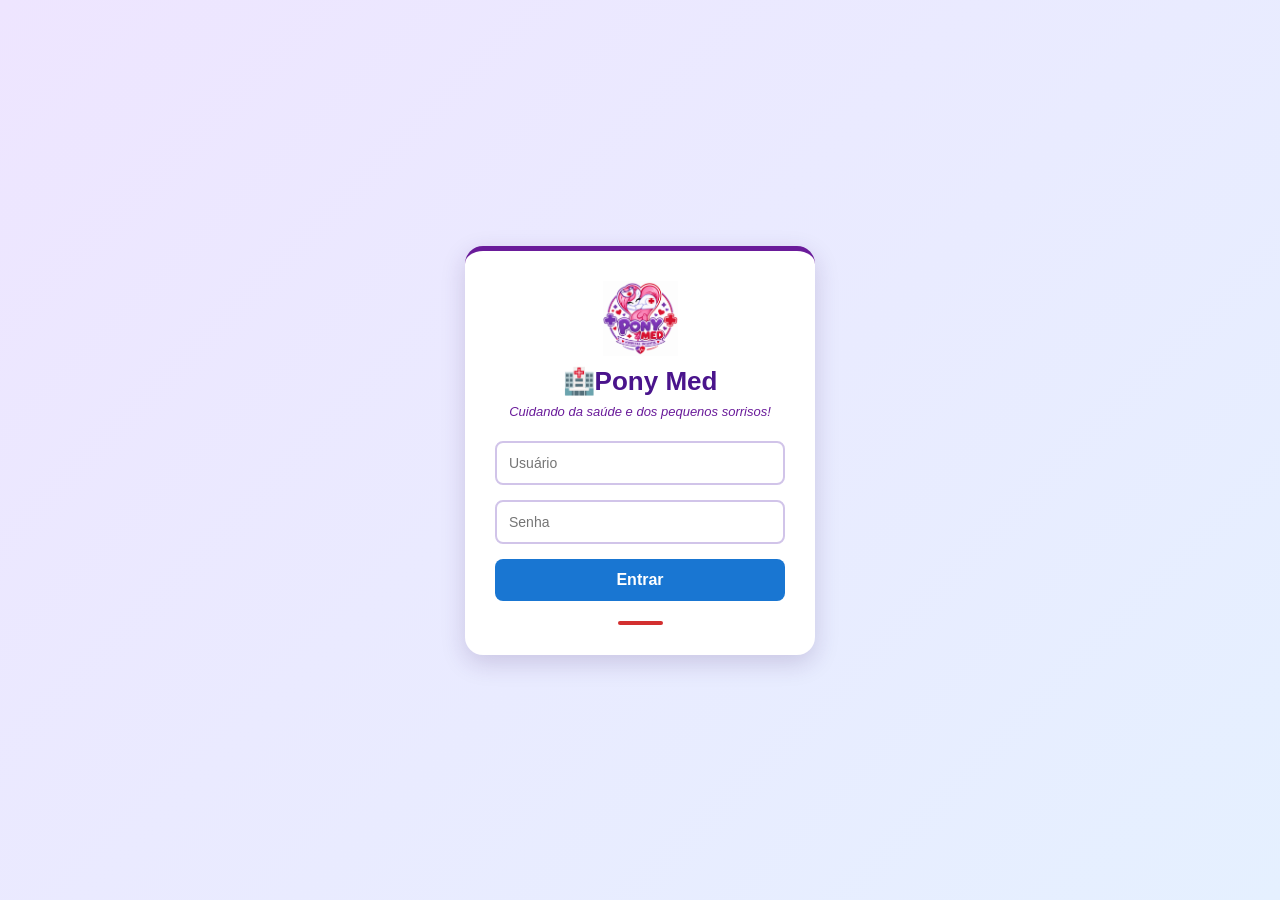
==== frontend/index.html @ a302d1db "Fix HTML structure and script for login functionality" ====
<!DOCTYPE html>
<html>
<head>
  <link rel="stylesheet" href="css/index.css">
</head>

<body>

<div class="container">

  <img src="logo.png" alt="Logo Pony Med" class="logo">

  <h2>🏥Pony Med</h2>

  <p class="mensagem">
  Cuidando da saúde e dos pequenos sorrisos! </p>

  <input id="usuario" placeholder="Usuário">
  <input id="senha" type="password" placeholder="Senha">

  <button onclick="login()">Entrar</button>

</div>

<script>
fetch("/login", {
    method: "POST",
    headers: {"Content-Type": "application/json"},
    body: JSON.stringify({
      usuario: usuario.value,
      senha: senha.value
    })
  })
  .then(r => r.json())
  .then(data => {
    if(data.tipo === "triagem") location.href = "triagem.html";
    if(data.tipo === "medico") location.href = "medico.html";
    if(data.tipo === "atendimento") location.href = "atendimento.html";
  });
}
</script>

</body>
</html>
---- frontend/css/index.css ----
* {
  box-sizing: border-box;
}

body {
  margin: 0;
  min-height: 100vh;
  display: flex;
  justify-content: center;
  align-items: center;
  font-family: Arial, sans-serif;

  /* Fundo em degradê */
  background: linear-gradient(135deg, #eee5ff, #e5f0ff);
}

.container {
  width: 350px;
  padding: 30px;
  background: white;
  border-radius: 18px;

  /* Detalhe roxo */
  border-top: 5px solid #6a1b9a;

  box-shadow: 0 8px 25px rgba(60, 30, 100, 0.18);
  text-align: center;
}

.mensagem {
  font-size: 13px;
  color: #6a1b9a;
  margin-top: -18px;
  margin-bottom: 22px;
  font-style: italic;
}

/* LOGO */
.logo {
  width: 75px;
  height: 75px;
  object-fit: contain;
  display: block;
  margin: 0 auto 10px;
}

/* TÍTULO */
h2 {
  margin: 5px 0 25px;

  /* Azul + roxo */
  color: #4a148c;
  font-size: 26px;
}

/* CAMPOS */
input {
  width: 100%;
  padding: 12px;
  margin-bottom: 15px;

  border: 2px solid #d1c4e9;
  border-radius: 8px;

  outline: none;
  font-size: 14px;
  transition: 0.3s;
}

input:focus {
  border-color: #1976d2;
  box-shadow: 0 0 5px rgba(25, 118, 210, 0.25);
}

/* BOTÃO */
button {
  width: 100%;
  padding: 12px;

  border: none;
  border-radius: 8px;

  /* Azul */
  background: #1976d2;

  color: white;
  font-size: 16px;
  font-weight: bold;

  cursor: pointer;
  transition: 0.3s;
}

button:hover {
  background: #6a1b9a;
}

/* Pequeno detalhe vermelho */
.container::after {
  content: "";
  display: block;
  width: 45px;
  height: 4px;
  background: #d32f2f;
  border-radius: 10px;
  margin: 20px auto 0;
}
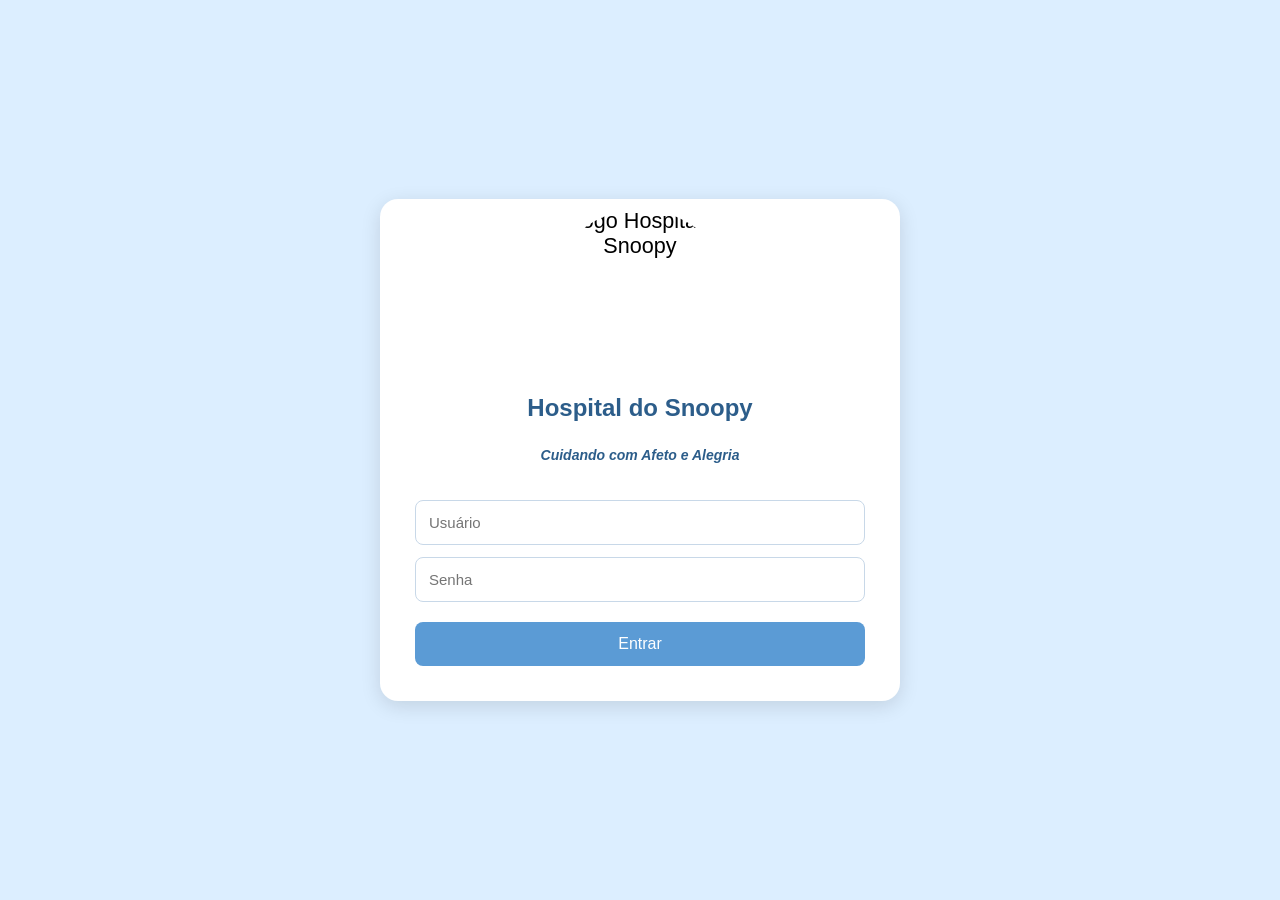
==== commit 4f89f7f9: "Refactor index.html for new hospital branding" ====
--- a/frontend/index.html
+++ b/frontend/index.html
@@ -1,44 +1,136 @@
 <!DOCTYPE html>
-<html>
+<html lang="pt-BR">
+
 <head>
-  <link rel="stylesheet" href="css/index.css">
+  <meta charset="UTF-8">
+  <title>Sistema Hospitalar</title>
+  <link rel="stylesheet" href="style.css">
+
+  <style>
+  body {
+  font-family: Arial, sans-serif;
+  background: #DCEEFF;
+  margin: 0;
+  min-height: 100vh;
+  display: flex;
+  justify-content: center;
+  align-items: center;
+}
+
+.container {
+  width: 90%;
+  max-width: 450px;
+  background: white;
+  padding: 35px;
+  border-radius: 18px;
+  box-shadow: 0 5px 20px rgba(0,0,0,0.12);
+  text-align: center;
+}
+
+/* Regra unificada para a logo circular perfeita */
+.logo, .container img {
+  width: 140px;
+  height: 140px;
+  border-radius: 50%;
+  object-fit: cover;
+  display: block;
+  margin: 0 auto 15px auto;
+ 
+  /* Amplia a imagem interna para cortar as bordas brancas quadradas */
+  transform: scale(1.35);
+}
+
+h2 {
+  color: #2C5D8A;
+  margin-bottom: 25px;
+}
+.slogan {
+  color: #2C5D8A;
+  font-size: 14px;
+  font-weight: bold;
+  font-style: italic;
+  margin-bottom: 25px;
+}
+input {
+  width: 100%;
+  box-sizing: border-box;
+  padding: 13px;
+  margin-top: 12px;
+  border: 1px solid #C8D8E8;
+  border-radius: 8px;
+  font-size: 15px;
+}
+
+button {
+  width: 100%;
+  padding: 13px;
+  margin-top: 20px;
+  background: #5B9BD5;
+  color: white;
+  border: none;
+  border-radius: 8px;
+  font-size: 16px;
+  cursor: pointer;
+}
+
+button:hover {
+  background: #468CC7;
+}
+  </style>
 </head>
 
 <body>
 
-<div class="container">
+  <div class="container">
 
-  <img src="logo.png" alt="Logo Pony Med" class="logo">
+    <!-- COLOQUE SUA IMAGEM COMO logo.png -->
+    <img src="foto1.png" alt="Logo Hospital do Snoopy" class="logo">
 
-  <h2>🏥Pony Med</h2>
+    <h2> Hospital do Snoopy</h2>
+<p class="slogan">Cuidando com Afeto e Alegria</p>
+    <input id="usuario" placeholder="Usuário">
 
-  <p class="mensagem">
-  Cuidando da saúde e dos pequenos sorrisos! </p>
+    <input
+      id="senha"
+      type="password"
+      placeholder="Senha">
 
-  <input id="usuario" placeholder="Usuário">
-  <input id="senha" type="password" placeholder="Senha">
+    <button onclick="login()">Entrar</button>
 
-  <button onclick="login()">Entrar</button>
+  </div>
 
-</div>
+  <script>
+    function login() {
 
-<script>
-fetch("/login", {
-    method: "POST",
-    headers: {"Content-Type": "application/json"},
-    body: JSON.stringify({
-      usuario: usuario.value,
-      senha: senha.value
-    })
-  })
-  .then(r => r.json())
-  .then(data => {
-    if(data.tipo === "triagem") location.href = "triagem.html";
-    if(data.tipo === "medico") location.href = "medico.html";
-    if(data.tipo === "atendimento") location.href = "atendimento.html";
-  });
-}
-</script>
+      fetch("/login", {
+        method: "POST",
+
+        headers: {
+          "Content-Type": "application/json"
+        },
+
+        body: JSON.stringify({
+          usuario: usuario.value,
+          senha: senha.value
+        })
+      })
+
+      .then(r => r.json())
+
+      .then(data => {
+
+        if (data.tipo === "triagem")
+            location.href = "triagem.html";
+
+        if (data.tipo === "medico")
+          location.href = "medico.html";
+
+        if (data.tipo === "atendimento")
+          location.href = "atendimento.html";
+
+      });
+    }
+  </script>
 
 </body>
 </html>
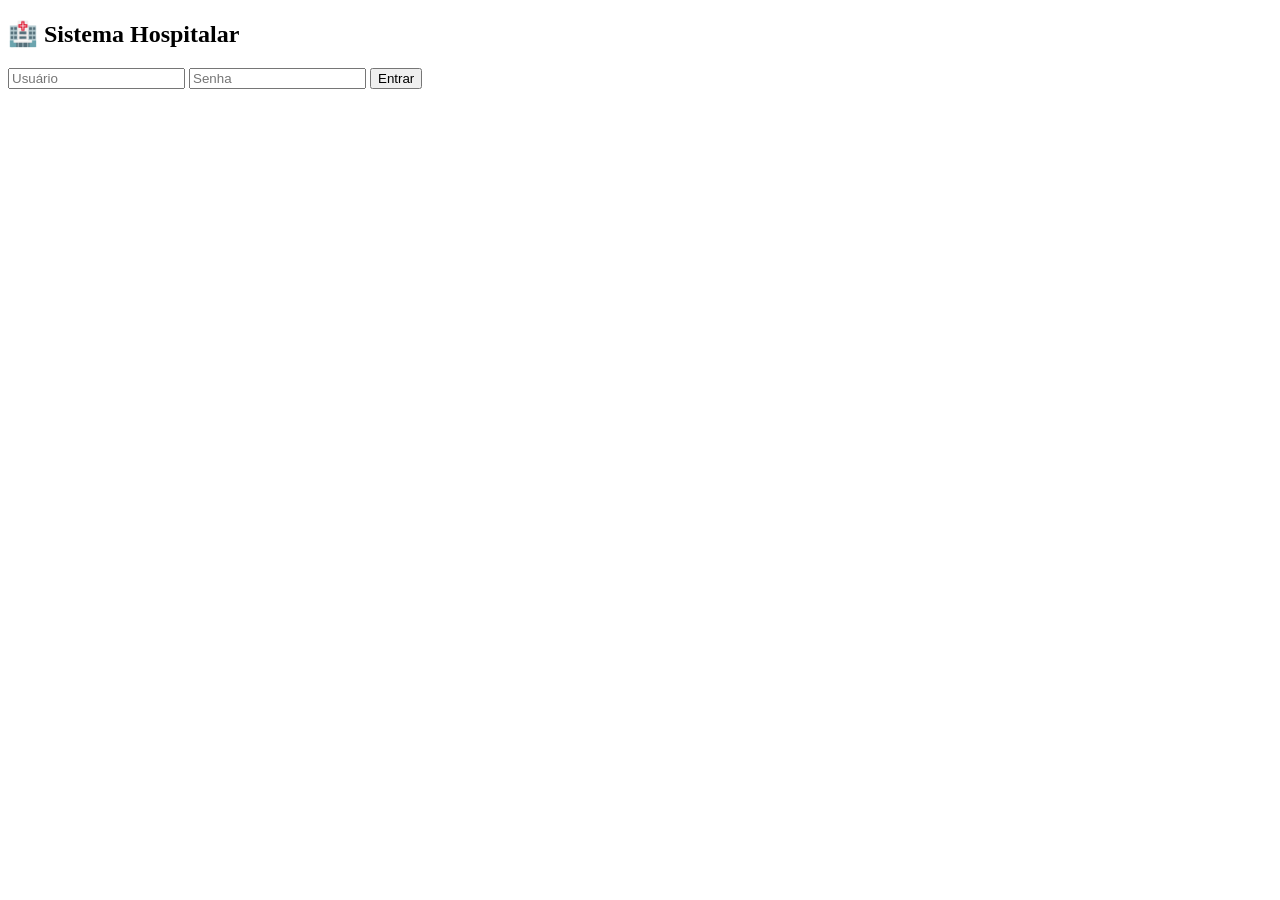
==== commit 7e560f4a: "Update index.html" ====
--- a/frontend/index.html
+++ b/frontend/index.html
@@ -1,136 +1,33 @@
 <!DOCTYPE html>
-<html lang="pt-BR">
+<html>
+<head>
+<link rel="stylesheet" href="style.css">
+</head>
+<body>
+<div class="container">
+  <h2>🏥 Sistema Hospitalar</h2>
+  <input id="usuario" placeholder="Usuário">
+  <input id="senha" type="password" placeholder="Senha">
+  <button onclick="login()">Entrar</button>
+</div>
 
-<head>
-  <meta charset="UTF-8">
-  <title>Sistema Hospitalar</title>
-  <link rel="stylesheet" href="style.css">
-
-  <style>
-  body {
-  font-family: Arial, sans-serif;
-  background: #DCEEFF;
-  margin: 0;
-  min-height: 100vh;
-  display: flex;
-  justify-content: center;
-  align-items: center;
+<script>
+function login() {
+  fetch("/login", {
+    method: "POST",
+    headers: {"Content-Type": "application/json"},
+    body: JSON.stringify({
+      usuario: usuario.value,
+      senha: senha.value
+    })
+  })
+  .then(r => r.json())
+  .then(data => {
+    if(data.tipo === "triagem") location.href = "triagem.html";
+    if(data.tipo === "medico") location.href = "medico.html";
+    if(data.tipo === "atendimento") location.href = "atendimento.html";
+  });
 }
-
-.container {
-  width: 90%;
-  max-width: 450px;
-  background: white;
-  padding: 35px;
-  border-radius: 18px;
-  box-shadow: 0 5px 20px rgba(0,0,0,0.12);
-  text-align: center;
-}
-
-/* Regra unificada para a logo circular perfeita */
-.logo, .container img {
-  width: 140px;
-  height: 140px;
-  border-radius: 50%;
-  object-fit: cover;
-  display: block;
-  margin: 0 auto 15px auto;
- 
-  /* Amplia a imagem interna para cortar as bordas brancas quadradas */
-  transform: scale(1.35);
-}
-
-h2 {
-  color: #2C5D8A;
-  margin-bottom: 25px;
-}
-.slogan {
-  color: #2C5D8A;
-  font-size: 14px;
-  font-weight: bold;
-  font-style: italic;
-  margin-bottom: 25px;
-}
-input {
-  width: 100%;
-  box-sizing: border-box;
-  padding: 13px;
-  margin-top: 12px;
-  border: 1px solid #C8D8E8;
-  border-radius: 8px;
-  font-size: 15px;
-}
-
-button {
-  width: 100%;
-  padding: 13px;
-  margin-top: 20px;
-  background: #5B9BD5;
-  color: white;
-  border: none;
-  border-radius: 8px;
-  font-size: 16px;
-  cursor: pointer;
-}
-
-button:hover {
-  background: #468CC7;
-}
-  </style>
-</head>
-
-<body>
-
-  <div class="container">
-
-    <!-- COLOQUE SUA IMAGEM COMO logo.png -->
-    <img src="foto1.png" alt="Logo Hospital do Snoopy" class="logo">
-
-    <h2> Hospital do Snoopy</h2>
-<p class="slogan">Cuidando com Afeto e Alegria</p>
-    <input id="usuario" placeholder="Usuário">
-
-    <input
-      id="senha"
-      type="password"
-      placeholder="Senha">
-
-    <button onclick="login()">Entrar</button>
-
-  </div>
-
-  <script>
-    function login() {
-
-      fetch("/login", {
-        method: "POST",
-
-        headers: {
-          "Content-Type": "application/json"
-        },
-
-        body: JSON.stringify({
-          usuario: usuario.value,
-          senha: senha.value
-        })
-      })
-
-      .then(r => r.json())
-
-      .then(data => {
-
-        if (data.tipo === "triagem")
-            location.href = "triagem.html";
-
-        if (data.tipo === "medico")
-          location.href = "medico.html";
-
-        if (data.tipo === "atendimento")
-          location.href = "atendimento.html";
-
-      });
-    }
-  </script>
-
+</script>
 </body>
 </html>
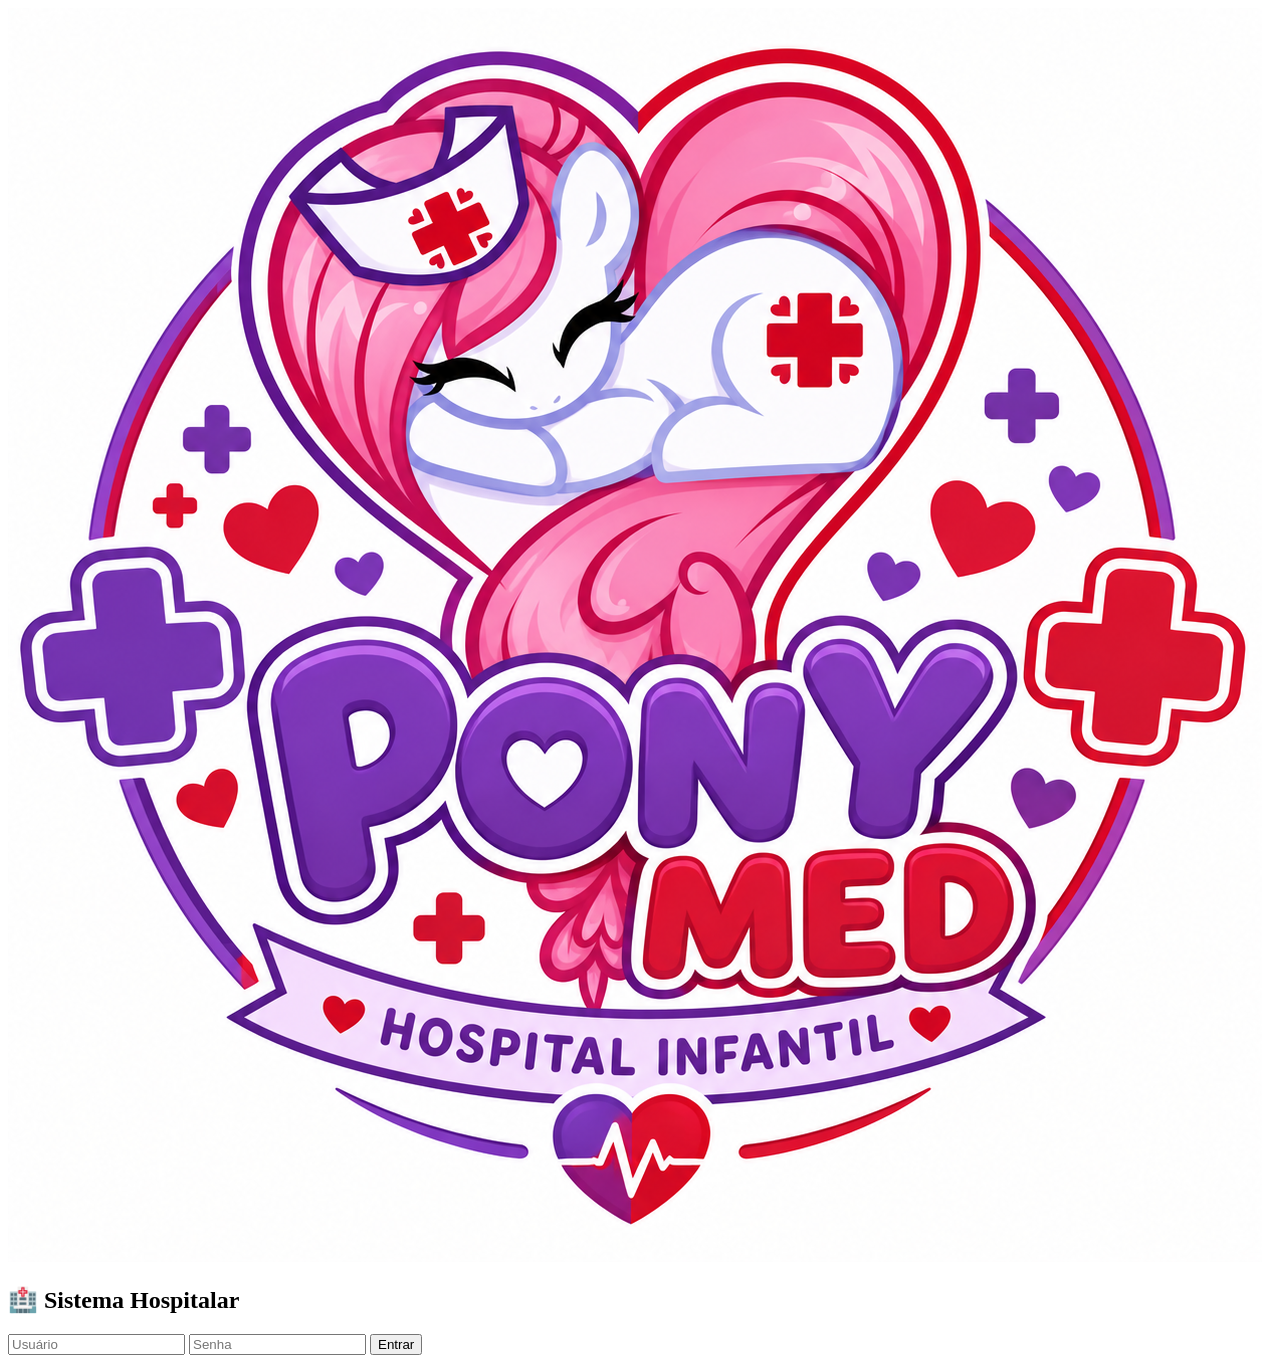
==== commit c82d06da: "Update index.html" ====
--- a/frontend/index.html
+++ b/frontend/index.html
@@ -1,33 +1,82 @@
 <!DOCTYPE html>
-<html>
+<html lang="pt-BR">
 <head>
-<link rel="stylesheet" href="style.css">
+  <meta charset="UTF-8">
+  <meta name="viewport" content="width=device-width, initial-scale=1.0">
+  <title>Sistema Hospitalar</title>
+  <link rel="stylesheet" href="style.css">
 </head>
+
 <body>
-<div class="container">
-  <h2>🏥 Sistema Hospitalar</h2>
-  <input id="usuario" placeholder="Usuário">
-  <input id="senha" type="password" placeholder="Senha">
-  <button onclick="login()">Entrar</button>
-</div>
 
-<script>
-function login() {
-  fetch("/login", {
-    method: "POST",
-    headers: {"Content-Type": "application/json"},
-    body: JSON.stringify({
-      usuario: usuario.value,
-      senha: senha.value
-    })
-  })
-  .then(r => r.json())
-  .then(data => {
-    if(data.tipo === "triagem") location.href = "triagem.html";
-    if(data.tipo === "medico") location.href = "medico.html";
-    if(data.tipo === "atendimento") location.href = "atendimento.html";
-  });
-}
-</script>
+  <div class="container">
+
+    <!-- Logo -->
+    <img src="logo.png" alt="Logo do Sistema Hospitalar" class="logo">
+
+    <!-- Título -->
+    <h2>🏥 Sistema Hospitalar</h2>
+
+    <!-- Campo de usuário -->
+    <input
+      id="usuario"
+      type="text"
+      placeholder="Usuário"
+    >
+
+    <!-- Campo de senha -->
+    <input
+      id="senha"
+      type="password"
+      placeholder="Senha"
+    >
+
+    <!-- Botão -->
+    <button onclick="login()">Entrar</button>
+
+  </div>
+
+  <script>
+    function login() {
+
+      const usuario = document.getElementById("usuario").value;
+      const senha = document.getElementById("senha").value;
+
+      fetch("/login", {
+        method: "POST",
+        headers: {
+          "Content-Type": "application/json"
+        },
+        body: JSON.stringify({
+          usuario: usuario,
+          senha: senha
+        })
+      })
+
+      .then(r => r.json())
+
+      .then(data => {
+
+        if (data.tipo === "triagem") {
+          location.href = "triagem.html";
+        }
+
+        if (data.tipo === "medico") {
+          location.href = "medico.html";
+        }
+
+        if (data.tipo === "atendimento") {
+          location.href = "atendimento.html";
+        }
+
+      })
+
+      .catch(error => {
+        console.error("Erro ao realizar login:", error);
+      });
+
+    }
+  </script>
+
 </body>
 </html>
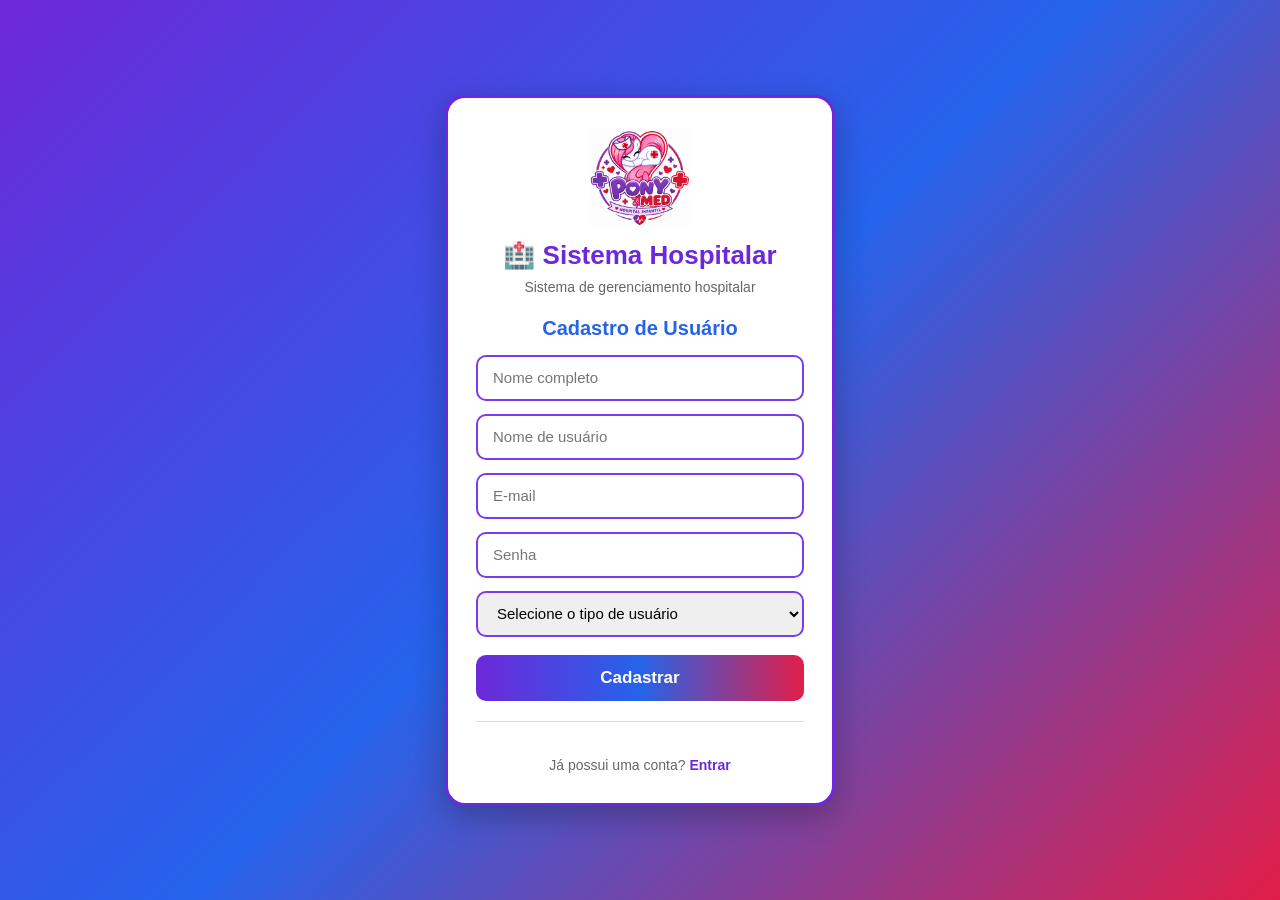
==== commit e6276a80: "Revamp index.html with user registration form" ====
--- a/frontend/index.html
+++ b/frontend/index.html
@@ -3,79 +3,297 @@
 <head>
   <meta charset="UTF-8">
   <meta name="viewport" content="width=device-width, initial-scale=1.0">
+
   <title>Sistema Hospitalar</title>
-  <link rel="stylesheet" href="style.css">
+
+  <style>
+    * {
+      box-sizing: border-box;
+      margin: 0;
+      padding: 0;
+    }
+
+    body {
+      min-height: 100vh;
+      display: flex;
+      justify-content: center;
+      align-items: center;
+      font-family: Arial, sans-serif;
+
+      /* Fundo degradê roxo, azul e vermelho */
+      background: linear-gradient(
+        135deg,
+        #6d28d9,
+        #2563eb,
+        #e11d48
+      );
+    }
+
+    .container {
+      width: 390px;
+      padding: 30px 28px;
+      background: #ffffff;
+      border-radius: 20px;
+
+      box-shadow: 0 10px 30px rgba(0, 0, 0, 0.25);
+
+      border: 3px solid #6d28d9;
+
+      display: flex;
+      flex-direction: column;
+      align-items: center;
+
+      text-align: center;
+    }
+
+    /* IMAGEM CENTRALIZADA */
+    .logo {
+      width: 100px;
+      height: 100px;
+      object-fit: contain;
+      margin-bottom: 12px;
+    }
+
+    /* TÍTULO */
+    h2 {
+      color: #6d28d9;
+      font-size: 26px;
+      margin-bottom: 8px;
+      font-weight: bold;
+    }
+
+    .subtitulo {
+      color: #666;
+      font-size: 14px;
+      margin-bottom: 22px;
+    }
+
+    /* TÍTULO DO CADASTRO */
+    h3 {
+      width: 100%;
+      color: #2563eb;
+      font-size: 20px;
+      margin-bottom: 15px;
+    }
+
+    /* CAMPOS */
+    input,
+    select {
+      width: 100%;
+      height: 46px;
+
+      margin-bottom: 13px;
+      padding: 10px 15px;
+
+      border: 2px solid #7c3aed;
+      border-radius: 10px;
+
+      font-size: 15px;
+
+      outline: none;
+
+      transition: 0.2s;
+    }
+
+    input:focus,
+    select:focus {
+      border-color: #2563eb;
+      box-shadow: 0 0 5px rgba(37, 99, 235, 0.25);
+    }
+
+    /* BOTÃO */
+    button {
+      width: 100%;
+      height: 46px;
+
+      margin-top: 5px;
+
+      border: none;
+      border-radius: 10px;
+
+      background: linear-gradient(
+        90deg,
+        #6d28d9,
+        #2563eb,
+        #e11d48
+      );
+
+      color: white;
+
+      font-size: 17px;
+      font-weight: bold;
+
+      cursor: pointer;
+
+      transition: transform 0.2s ease, opacity 0.2s ease;
+    }
+
+    button:hover {
+      transform: scale(1.02);
+      opacity: 0.95;
+    }
+
+    /* SEPARADOR */
+    .separador {
+      width: 100%;
+      margin: 20px 0;
+
+      border: none;
+      border-top: 1px solid #ddd;
+    }
+
+    /* LINK PARA LOGIN */
+    .login-text {
+      margin-top: 15px;
+      font-size: 14px;
+      color: #666;
+    }
+
+    .login-text span {
+      color: #6d28d9;
+      font-weight: bold;
+      cursor: pointer;
+    }
+
+    /* RESPONSIVO */
+    @media (max-width: 450px) {
+      .container {
+        width: 90%;
+        padding: 25px 20px;
+      }
+    }
+  </style>
 </head>
 
 <body>
 
   <div class="container">
 
-    <!-- Logo -->
-    <img src="logo.png" alt="Logo do Sistema Hospitalar" class="logo">
-
-    <!-- Título -->
+    <!-- IMAGEM -->
+    <img
+      src="logo.png"
+      alt="Logo do Sistema Hospitalar"
+      class="logo"
+    >
+
+    <!-- TÍTULO -->
     <h2>🏥 Sistema Hospitalar</h2>
 
-    <!-- Campo de usuário -->
+    <p class="subtitulo">
+      Sistema de gerenciamento hospitalar
+    </p>
+
+    <!-- CADASTRO -->
+    <h3>Cadastro de Usuário</h3>
+
     <input
+      type="text"
+      id="nome"
+      placeholder="Nome completo"
+    >
+
+    <input
+      type="text"
       id="usuario"
-      type="text"
-      placeholder="Usuário"
-    >
-
-    <!-- Campo de senha -->
+      placeholder="Nome de usuário"
+    >
+
     <input
+      type="email"
+      id="email"
+      placeholder="E-mail"
+    >
+
+    <input
+      type="password"
       id="senha"
-      type="password"
       placeholder="Senha"
     >
 
-    <!-- Botão -->
-    <button onclick="login()">Entrar</button>
+    <select id="tipo">
+      <option value="">Selecione o tipo de usuário</option>
+      <option value="triagem">Triagem</option>
+      <option value="medico">Médico</option>
+      <option value="atendimento">Atendimento</option>
+    </select>
+
+    <button onclick="cadastrar()">
+      Cadastrar
+    </button>
+
+    <hr class="separador">
+
+    <!-- LOGIN -->
+    <p class="login-text">
+      Já possui uma conta?
+      <span onclick="mostrarLogin()">Entrar</span>
+    </p>
 
   </div>
 
   <script>
-    function login() {
-
+
+    function cadastrar() {
+
+      const nome = document.getElementById("nome").value;
       const usuario = document.getElementById("usuario").value;
+      const email = document.getElementById("email").value;
       const senha = document.getElementById("senha").value;
-
-      fetch("/login", {
+      const tipo = document.getElementById("tipo").value;
+
+      if (!nome || !usuario || !email || !senha || !tipo) {
+        alert("Preencha todos os campos!");
+        return;
+      }
+
+      fetch("/cadastro", {
         method: "POST",
+
         headers: {
           "Content-Type": "application/json"
         },
+
         body: JSON.stringify({
+          nome: nome,
           usuario: usuario,
-          senha: senha
+          email: email,
+          senha: senha,
+          tipo: tipo
         })
       })
 
-      .then(r => r.json())
+      .then(response => response.json())
 
       .then(data => {
 
-        if (data.tipo === "triagem") {
-          location.href = "triagem.html";
+        if (data.sucesso) {
+          alert("Cadastro realizado com sucesso!");
+
+          document.getElementById("nome").value = "";
+          document.getElementById("usuario").value = "";
+          document.getElementById("email").value = "";
+          document.getElementById("senha").value = "";
+          document.getElementById("tipo").value = "";
+        } else {
+          alert(data.mensagem || "Erro ao realizar cadastro.");
         }
 
-        if (data.tipo === "medico") {
-          location.href = "medico.html";
-        }
-
-        if (data.tipo === "atendimento") {
-          location.href = "atendimento.html";
-        }
-
       })
 
       .catch(error => {
-        console.error("Erro ao realizar login:", error);
+
+        console.error("Erro:", error);
+
+        alert("Não foi possível conectar ao servidor.");
+
       });
 
     }
+
+    function mostrarLogin() {
+      window.location.href = "login.html";
+    }
+
   </script>
 
 </body>
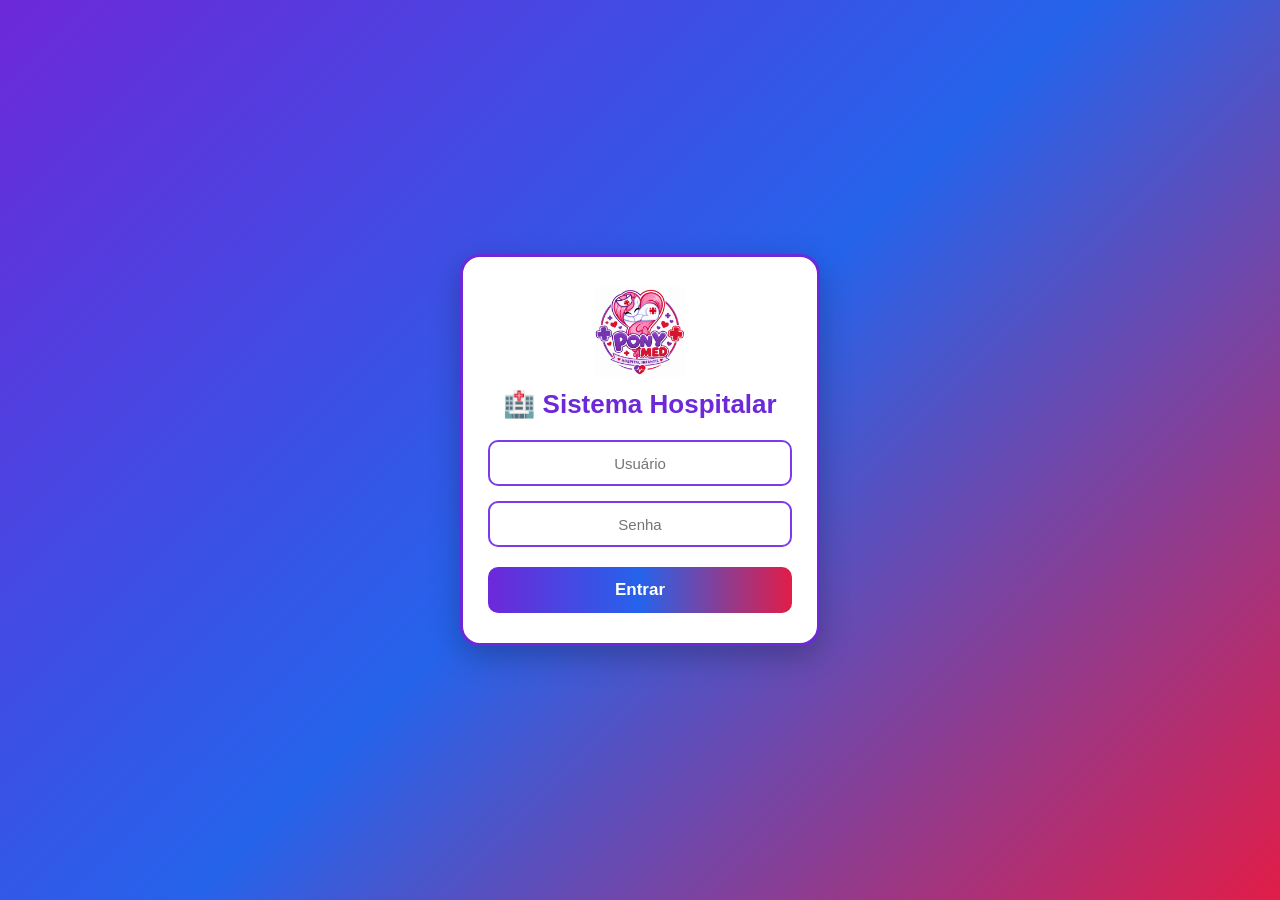
==== commit 02f6a94d: "Refactor index.html for improved structure and style" ====
--- a/frontend/index.html
+++ b/frontend/index.html
@@ -20,7 +20,7 @@
       align-items: center;
       font-family: Arial, sans-serif;
 
-      /* Fundo degradê roxo, azul e vermelho */
+      /* Fundo roxo, azul e vermelho */
       background: linear-gradient(
         135deg,
         #6d28d9,
@@ -30,8 +30,9 @@
     }
 
     .container {
-      width: 390px;
-      padding: 30px 28px;
+      width: 360px;
+      padding: 30px 25px;
+
       background: #ffffff;
       border-radius: 20px;
 
@@ -48,8 +49,8 @@
 
     /* IMAGEM CENTRALIZADA */
     .logo {
-      width: 100px;
-      height: 100px;
+      width: 90px;
+      height: 90px;
       object-fit: contain;
       margin-bottom: 12px;
     }
@@ -58,47 +59,31 @@
     h2 {
       color: #6d28d9;
       font-size: 26px;
-      margin-bottom: 8px;
+      margin-bottom: 20px;
       font-weight: bold;
     }
 
-    .subtitulo {
-      color: #666;
-      font-size: 14px;
-      margin-bottom: 22px;
-    }
-
-    /* TÍTULO DO CADASTRO */
-    h3 {
-      width: 100%;
-      color: #2563eb;
-      font-size: 20px;
-      margin-bottom: 15px;
-    }
-
     /* CAMPOS */
-    input,
-    select {
+    input {
       width: 100%;
       height: 46px;
 
-      margin-bottom: 13px;
+      margin-bottom: 15px;
       padding: 10px 15px;
 
       border: 2px solid #7c3aed;
       border-radius: 10px;
 
       font-size: 15px;
+      text-align: center;
 
       outline: none;
 
-      transition: 0.2s;
-    }
-
-    input:focus,
-    select:focus {
+      transition: border-color 0.2s ease;
+    }
+
+    input:focus {
       border-color: #2563eb;
-      box-shadow: 0 0 5px rgba(37, 99, 235, 0.25);
     }
 
     /* BOTÃO */
@@ -132,36 +117,6 @@
       transform: scale(1.02);
       opacity: 0.95;
     }
-
-    /* SEPARADOR */
-    .separador {
-      width: 100%;
-      margin: 20px 0;
-
-      border: none;
-      border-top: 1px solid #ddd;
-    }
-
-    /* LINK PARA LOGIN */
-    .login-text {
-      margin-top: 15px;
-      font-size: 14px;
-      color: #666;
-    }
-
-    .login-text span {
-      color: #6d28d9;
-      font-weight: bold;
-      cursor: pointer;
-    }
-
-    /* RESPONSIVO */
-    @media (max-width: 450px) {
-      .container {
-        width: 90%;
-        padding: 25px 20px;
-      }
-    }
   </style>
 </head>
 
@@ -179,74 +134,34 @@
     <!-- TÍTULO -->
     <h2>🏥 Sistema Hospitalar</h2>
 
-    <p class="subtitulo">
-      Sistema de gerenciamento hospitalar
-    </p>
-
-    <!-- CADASTRO -->
-    <h3>Cadastro de Usuário</h3>
-
+    <!-- USUÁRIO -->
     <input
+      id="usuario"
       type="text"
-      id="nome"
-      placeholder="Nome completo"
+      placeholder="Usuário"
     >
 
+    <!-- SENHA -->
     <input
-      type="text"
-      id="usuario"
-      placeholder="Nome de usuário"
-    >
-
-    <input
-      type="email"
-      id="email"
-      placeholder="E-mail"
-    >
-
-    <input
+      id="senha"
       type="password"
-      id="senha"
       placeholder="Senha"
     >
 
-    <select id="tipo">
-      <option value="">Selecione o tipo de usuário</option>
-      <option value="triagem">Triagem</option>
-      <option value="medico">Médico</option>
-      <option value="atendimento">Atendimento</option>
-    </select>
-
-    <button onclick="cadastrar()">
-      Cadastrar
+    <!-- BOTÃO -->
+    <button onclick="login()">
+      Entrar
     </button>
 
-    <hr class="separador">
-
-    <!-- LOGIN -->
-    <p class="login-text">
-      Já possui uma conta?
-      <span onclick="mostrarLogin()">Entrar</span>
-    </p>
-
   </div>
 
   <script>
-
-    function cadastrar() {
-
-      const nome = document.getElementById("nome").value;
+    function login() {
+
       const usuario = document.getElementById("usuario").value;
-      const email = document.getElementById("email").value;
       const senha = document.getElementById("senha").value;
-      const tipo = document.getElementById("tipo").value;
-
-      if (!nome || !usuario || !email || !senha || !tipo) {
-        alert("Preencha todos os campos!");
-        return;
-      }
-
-      fetch("/cadastro", {
+
+      fetch("/login", {
         method: "POST",
 
         headers: {
@@ -254,46 +169,34 @@
         },
 
         body: JSON.stringify({
-          nome: nome,
           usuario: usuario,
-          email: email,
-          senha: senha,
-          tipo: tipo
+          senha: senha
         })
       })
 
-      .then(response => response.json())
+      .then(r => r.json())
 
       .then(data => {
 
-        if (data.sucesso) {
-          alert("Cadastro realizado com sucesso!");
-
-          document.getElementById("nome").value = "";
-          document.getElementById("usuario").value = "";
-          document.getElementById("email").value = "";
-          document.getElementById("senha").value = "";
-          document.getElementById("tipo").value = "";
-        } else {
-          alert(data.mensagem || "Erro ao realizar cadastro.");
+        if (data.tipo === "triagem") {
+          location.href = "triagem.html";
         }
 
+        if (data.tipo === "medico") {
+          location.href = "medico.html";
+        }
+
+        if (data.tipo === "atendimento") {
+          location.href = "atendimento.html";
+        }
+
       })
 
       .catch(error => {
-
-        console.error("Erro:", error);
-
-        alert("Não foi possível conectar ao servidor.");
-
+        console.error("Erro ao realizar login:", error);
       });
 
     }
-
-    function mostrarLogin() {
-      window.location.href = "login.html";
-    }
-
   </script>
 
 </body>
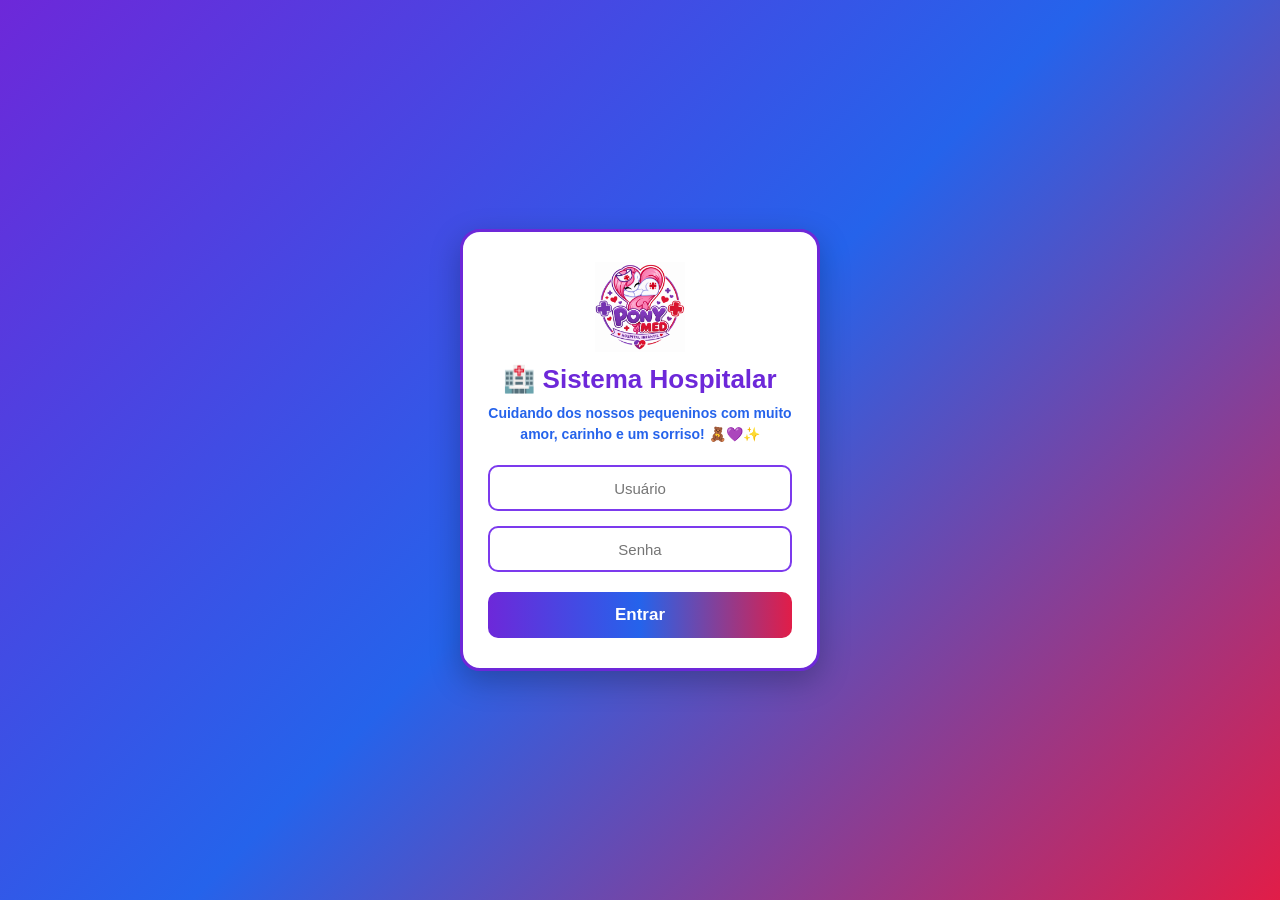
==== commit 011cbfe9: "Update index.html" ====
--- a/frontend/index.html
+++ b/frontend/index.html
@@ -1,203 +1,217 @@
-<!DOCTYPE html>
-<html lang="pt-BR">
-<head>
-  <meta charset="UTF-8">
-  <meta name="viewport" content="width=device-width, initial-scale=1.0">
+<!DOCTYPE html> 
+<html lang="pt-BR"> 
+<head> 
+  <meta charset="UTF-8"> 
+  <meta name="viewport" content="width=device-width, initial-scale=1.0"> 
+ 
+  <title>Sistema Hospitalar</title> 
+ 
+  <style> 
+    * { 
+      box-sizing: border-box; 
+      margin: 0; 
+      padding: 0; 
+    } 
+ 
+    body { 
+      min-height: 100vh; 
+      display: flex; 
+      justify-content: center; 
+      align-items: center; 
+      font-family: Arial, sans-serif; 
+ 
+      /* Fundo roxo, azul e vermelho */ 
+      background: linear-gradient( 
+        135deg, 
+        #6d28d9, 
+        #2563eb, 
+        #e11d48 
+      ); 
+    } 
+ 
+    .container { 
+      width: 360px; 
+      padding: 30px 25px; 
+ 
+      background: #ffffff; 
+      border-radius: 20px; 
+ 
+      box-shadow: 0 10px 30px rgba(0, 0, 0, 0.25); 
+ 
+      border: 3px solid #6d28d9; 
+ 
+      display: flex; 
+      flex-direction: column; 
+      align-items: center; 
+ 
+      text-align: center; 
+    } 
+ 
+    /* IMAGEM CENTRALIZADA */ 
+    .logo { 
+      width: 90px; 
+      height: 90px; 
+      object-fit: contain; 
+      margin-bottom: 12px; 
+    } 
+ 
+    /* TÍTULO */ 
+    h2 { 
+      color: #6d28d9; 
+      font-size: 26px; 
+      margin-bottom: 8px; 
+      font-weight: bold; 
+    } 
 
-  <title>Sistema Hospitalar</title>
-
-  <style>
-    * {
-      box-sizing: border-box;
-      margin: 0;
-      padding: 0;
-    }
-
-    body {
-      min-height: 100vh;
-      display: flex;
-      justify-content: center;
-      align-items: center;
-      font-family: Arial, sans-serif;
-
-      /* Fundo roxo, azul e vermelho */
-      background: linear-gradient(
-        135deg,
-        #6d28d9,
-        #2563eb,
-        #e11d48
-      );
-    }
-
-    .container {
-      width: 360px;
-      padding: 30px 25px;
-
-      background: #ffffff;
-      border-radius: 20px;
-
-      box-shadow: 0 10px 30px rgba(0, 0, 0, 0.25);
-
-      border: 3px solid #6d28d9;
-
-      display: flex;
-      flex-direction: column;
-      align-items: center;
-
-      text-align: center;
-    }
-
-    /* IMAGEM CENTRALIZADA */
-    .logo {
-      width: 90px;
-      height: 90px;
-      object-fit: contain;
-      margin-bottom: 12px;
-    }
-
-    /* TÍTULO */
-    h2 {
-      color: #6d28d9;
-      font-size: 26px;
+    /* FRASE FOFA */
+    .frase {
+      color: #2563eb;
+      font-size: 14px;
       margin-bottom: 20px;
+      line-height: 1.5;
       font-weight: bold;
     }
+ 
+    /* CAMPOS */ 
+    input { 
+      width: 100%; 
+      height: 46px; 
+ 
+      margin-bottom: 15px; 
+      padding: 10px 15px; 
+ 
+      border: 2px solid #7c3aed; 
+      border-radius: 10px; 
+ 
+      font-size: 15px; 
+      text-align: center; 
+ 
+      outline: none; 
+ 
+      transition: border-color 0.2s ease; 
+    } 
+ 
+    input:focus { 
+      border-color: #2563eb; 
+    } 
+ 
+    /* BOTÃO */ 
+    button { 
+      width: 100%; 
+      height: 46px; 
+ 
+      margin-top: 5px; 
+ 
+      border: none; 
+      border-radius: 10px; 
+ 
+      background: linear-gradient( 
+        90deg, 
+        #6d28d9, 
+        #2563eb, 
+        #e11d48 
+      ); 
+ 
+      color: white; 
+ 
+      font-size: 17px; 
+      font-weight: bold; 
+ 
+      cursor: pointer; 
+ 
+      transition: transform 0.2s ease, opacity 0.2s ease; 
+    } 
+ 
+    button:hover { 
+      transform: scale(1.02); 
+      opacity: 0.95; 
+    } 
+  </style> 
+</head> 
+ 
+<body> 
+ 
+  <div class="container"> 
+ 
+    <!-- IMAGEM --> 
+    <img 
+      src="logo.png" 
+      alt="Logo do Sistema Hospitalar" 
+      class="logo" 
+    > 
+ 
+    <!-- TÍTULO --> 
+    <h2>🏥 Sistema Hospitalar</h2> 
 
-    /* CAMPOS */
-    input {
-      width: 100%;
-      height: 46px;
-
-      margin-bottom: 15px;
-      padding: 10px 15px;
-
-      border: 2px solid #7c3aed;
-      border-radius: 10px;
-
-      font-size: 15px;
-      text-align: center;
-
-      outline: none;
-
-      transition: border-color 0.2s ease;
-    }
-
-    input:focus {
-      border-color: #2563eb;
-    }
-
-    /* BOTÃO */
-    button {
-      width: 100%;
-      height: 46px;
-
-      margin-top: 5px;
-
-      border: none;
-      border-radius: 10px;
-
-      background: linear-gradient(
-        90deg,
-        #6d28d9,
-        #2563eb,
-        #e11d48
-      );
-
-      color: white;
-
-      font-size: 17px;
-      font-weight: bold;
-
-      cursor: pointer;
-
-      transition: transform 0.2s ease, opacity 0.2s ease;
-    }
-
-    button:hover {
-      transform: scale(1.02);
-      opacity: 0.95;
-    }
-  </style>
-</head>
-
-<body>
-
-  <div class="container">
-
-    <!-- IMAGEM -->
-    <img
-      src="logo.png"
-      alt="Logo do Sistema Hospitalar"
-      class="logo"
-    >
-
-    <!-- TÍTULO -->
-    <h2>🏥 Sistema Hospitalar</h2>
-
-    <!-- USUÁRIO -->
-    <input
-      id="usuario"
-      type="text"
-      placeholder="Usuário"
-    >
-
-    <!-- SENHA -->
-    <input
-      id="senha"
-      type="password"
-      placeholder="Senha"
-    >
-
-    <!-- BOTÃO -->
-    <button onclick="login()">
-      Entrar
-    </button>
-
-  </div>
-
-  <script>
-    function login() {
-
-      const usuario = document.getElementById("usuario").value;
-      const senha = document.getElementById("senha").value;
-
-      fetch("/login", {
-        method: "POST",
-
-        headers: {
-          "Content-Type": "application/json"
-        },
-
-        body: JSON.stringify({
-          usuario: usuario,
-          senha: senha
-        })
-      })
-
-      .then(r => r.json())
-
-      .then(data => {
-
-        if (data.tipo === "triagem") {
-          location.href = "triagem.html";
-        }
-
-        if (data.tipo === "medico") {
-          location.href = "medico.html";
-        }
-
-        if (data.tipo === "atendimento") {
-          location.href = "atendimento.html";
-        }
-
-      })
-
-      .catch(error => {
-        console.error("Erro ao realizar login:", error);
-      });
-
-    }
-  </script>
-
-</body>
+    <!-- FRASE FOFA -->
+    <p class="frase">
+      Cuidando dos nossos pequeninos com muito amor, carinho e um sorriso! 🧸💜✨
+    </p>
+ 
+    <!-- USUÁRIO --> 
+    <input 
+      id="usuario" 
+      type="text" 
+      placeholder="Usuário" 
+    > 
+ 
+    <!-- SENHA --> 
+    <input 
+      id="senha" 
+      type="password" 
+      placeholder="Senha" 
+    > 
+ 
+    <!-- BOTÃO --> 
+    <button onclick="login()"> 
+      Entrar 
+    </button> 
+ 
+  </div> 
+ 
+  <script> 
+    function login() { 
+ 
+      const usuario = document.getElementById("usuario").value; 
+      const senha = document.getElementById("senha").value; 
+ 
+      fetch("/login", { 
+        method: "POST", 
+ 
+        headers: { 
+          "Content-Type": "application/json" 
+        }, 
+ 
+        body: JSON.stringify({ 
+          usuario: usuario, 
+          senha: senha 
+        }) 
+      }) 
+ 
+      .then(r => r.json()) 
+ 
+      .then(data => { 
+ 
+        if (data.tipo === "triagem") { 
+          location.href = "triagem.html"; 
+        } 
+ 
+        if (data.tipo === "medico") { 
+          location.href = "medico.html"; 
+        } 
+ 
+        if (data.tipo === "atendimento") { 
+          location.href = "atendimento.html"; 
+        } 
+ 
+      }) 
+ 
+      .catch(error => { 
+        console.error("Erro ao realizar login:", error); 
+      }); 
+ 
+    } 
+  </script> 
+ 
+</body> 
 </html>
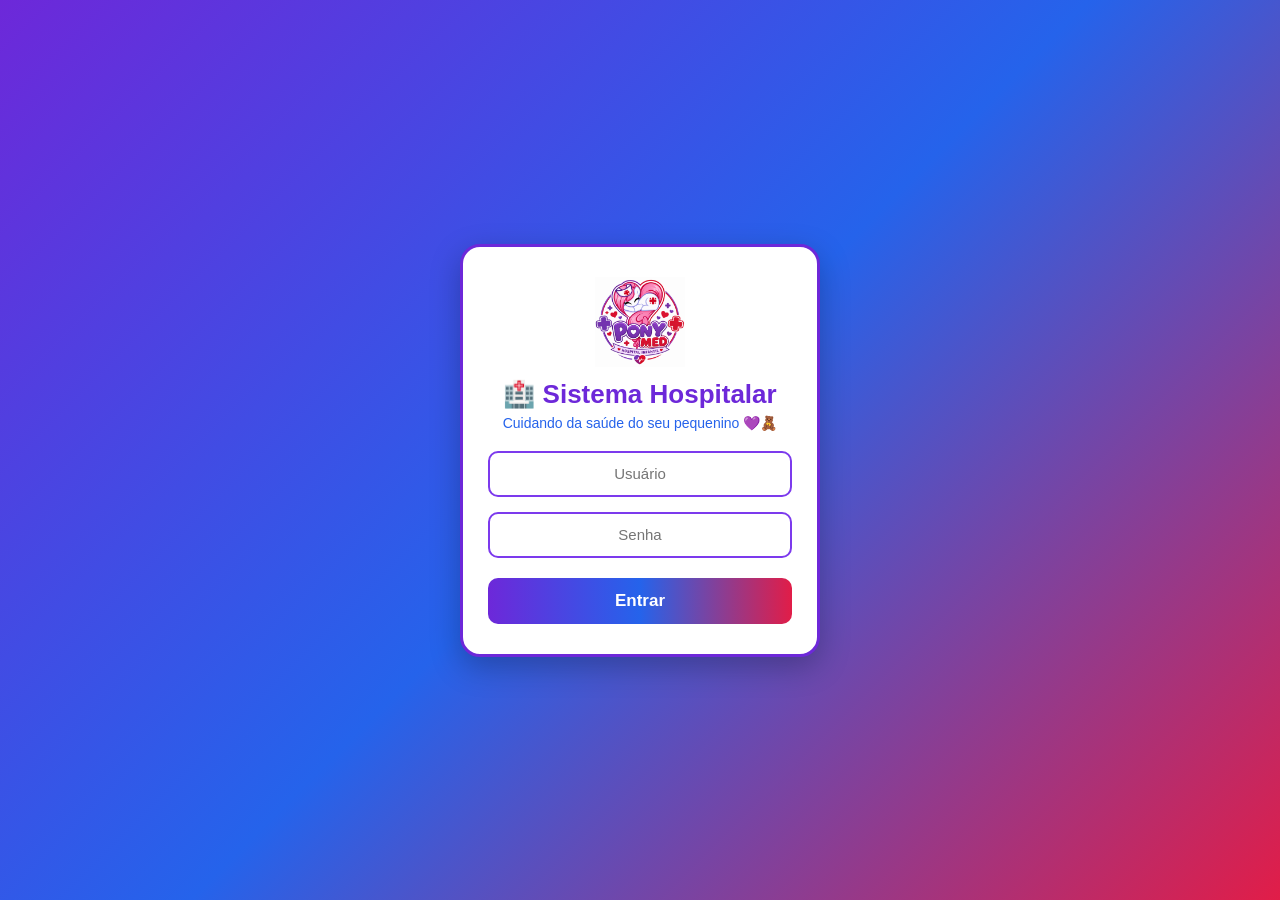
==== commit 9f2873f5: "Update index.html" ====
--- a/frontend/index.html
+++ b/frontend/index.html
@@ -1,217 +1,219 @@
-<!DOCTYPE html> 
-<html lang="pt-BR"> 
-<head> 
-  <meta charset="UTF-8"> 
-  <meta name="viewport" content="width=device-width, initial-scale=1.0"> 
- 
-  <title>Sistema Hospitalar</title> 
- 
-  <style> 
-    * { 
-      box-sizing: border-box; 
-      margin: 0; 
-      padding: 0; 
-    } 
- 
-    body { 
-      min-height: 100vh; 
-      display: flex; 
-      justify-content: center; 
-      align-items: center; 
-      font-family: Arial, sans-serif; 
- 
-      /* Fundo roxo, azul e vermelho */ 
-      background: linear-gradient( 
-        135deg, 
-        #6d28d9, 
-        #2563eb, 
-        #e11d48 
-      ); 
-    } 
- 
-    .container { 
-      width: 360px; 
-      padding: 30px 25px; 
- 
-      background: #ffffff; 
-      border-radius: 20px; 
- 
-      box-shadow: 0 10px 30px rgba(0, 0, 0, 0.25); 
- 
-      border: 3px solid #6d28d9; 
- 
-      display: flex; 
-      flex-direction: column; 
-      align-items: center; 
- 
-      text-align: center; 
-    } 
- 
-    /* IMAGEM CENTRALIZADA */ 
-    .logo { 
-      width: 90px; 
-      height: 90px; 
-      object-fit: contain; 
-      margin-bottom: 12px; 
-    } 
- 
-    /* TÍTULO */ 
-    h2 { 
-      color: #6d28d9; 
-      font-size: 26px; 
-      margin-bottom: 8px; 
-      font-weight: bold; 
-    } 
-
-    /* FRASE FOFA */
-    .frase {
-      color: #2563eb;
-      font-size: 14px;
-      margin-bottom: 20px;
-      line-height: 1.5;
-      font-weight: bold;
+<!DOCTYPE html>
+<html lang="pt-BR">
+<head>
+<meta charset="UTF-8">
+<meta name="viewport" content="width=device-width, initial-scale=1.0">
+
+<title>Sistema Hospitalar</title>
+
+<style>
+
+* {
+  box-sizing: border-box;
+  margin: 0;
+  padding: 0;
+}
+
+body {
+  min-height: 100vh;
+  display: flex;
+  justify-content: center;
+  align-items: center;
+  font-family: Arial, sans-serif;
+
+  /* Fundo roxo, azul e vermelho */
+  background: linear-gradient(
+    135deg,
+    #6d28d9,
+    #2563eb,
+    #e11d48
+  );
+}
+
+.container {
+  width: 360px;
+  padding: 30px 25px;
+
+  background: #ffffff;
+  border-radius: 20px;
+
+  box-shadow: 0 10px 30px rgba(0, 0, 0, 0.25);
+
+  border: 3px solid #6d28d9;
+
+  display: flex;
+  flex-direction: column;
+  align-items: center;
+
+  text-align: center;
+}
+
+/* IMAGEM CENTRALIZADA */
+.logo {
+  width: 90px;
+  height: 90px;
+  object-fit: contain;
+  margin-bottom: 12px;
+}
+
+/* TÍTULO */
+h2 {
+  color: #6d28d9;
+  font-size: 26px;
+  margin-bottom: 5px;
+  font-weight: bold;
+}
+
+/* FRASE */
+.frase {
+  color: #2563eb;
+  font-size: 14px;
+  margin-bottom: 20px;
+}
+
+/* CAMPOS */
+input {
+  width: 100%;
+  height: 46px;
+
+  margin-bottom: 15px;
+  padding: 10px 15px;
+
+  border: 2px solid #7c3aed;
+  border-radius: 10px;
+
+  font-size: 15px;
+  text-align: center;
+
+  outline: none;
+
+  transition: border-color 0.2s ease;
+}
+
+input:focus {
+  border-color: #2563eb;
+}
+
+/* BOTÃO */
+button {
+  width: 100%;
+  height: 46px;
+
+  margin-top: 5px;
+
+  border: none;
+  border-radius: 10px;
+
+  background: linear-gradient(
+    90deg,
+    #6d28d9,
+    #2563eb,
+    #e11d48
+  );
+
+  color: white;
+
+  font-size: 17px;
+  font-weight: bold;
+
+  cursor: pointer;
+
+  transition: transform 0.2s ease, opacity 0.2s ease;
+}
+
+button:hover {
+  transform: scale(1.02);
+  opacity: 0.95;
+}
+
+</style>
+</head>
+
+<body>
+
+<div class="container">
+
+<!-- IMAGEM -->
+<img
+  src="logo.png"
+  alt="Logo do Sistema Hospitalar"
+  class="logo"
+>
+
+<!-- TÍTULO -->
+<h2>🏥 Sistema Hospitalar</h2>
+
+<!-- FRASE -->
+<p class="frase">
+  Cuidando da saúde do seu pequenino 💜🧸
+</p>
+
+<!-- USUÁRIO -->
+<input
+  id="usuario"
+  type="text"
+  placeholder="Usuário"
+>
+
+<!-- SENHA -->
+<input
+  id="senha"
+  type="password"
+  placeholder="Senha"
+>
+
+<!-- BOTÃO -->
+<button onclick="login()">
+  Entrar
+</button>
+
+</div>
+
+<script>
+
+function login() {
+
+  const usuario = document.getElementById("usuario").value;
+  const senha = document.getElementById("senha").value;
+
+  fetch("/login", {
+    method: "POST",
+
+    headers: {
+      "Content-Type": "application/json"
+    },
+
+    body: JSON.stringify({
+      usuario: usuario,
+      senha: senha
+    })
+  })
+
+  .then(r => r.json())
+
+  .then(data => {
+
+    if (data.tipo === "triagem") {
+      location.href = "triagem.html";
     }
- 
-    /* CAMPOS */ 
-    input { 
-      width: 100%; 
-      height: 46px; 
- 
-      margin-bottom: 15px; 
-      padding: 10px 15px; 
- 
-      border: 2px solid #7c3aed; 
-      border-radius: 10px; 
- 
-      font-size: 15px; 
-      text-align: center; 
- 
-      outline: none; 
- 
-      transition: border-color 0.2s ease; 
-    } 
- 
-    input:focus { 
-      border-color: #2563eb; 
-    } 
- 
-    /* BOTÃO */ 
-    button { 
-      width: 100%; 
-      height: 46px; 
- 
-      margin-top: 5px; 
- 
-      border: none; 
-      border-radius: 10px; 
- 
-      background: linear-gradient( 
-        90deg, 
-        #6d28d9, 
-        #2563eb, 
-        #e11d48 
-      ); 
- 
-      color: white; 
- 
-      font-size: 17px; 
-      font-weight: bold; 
- 
-      cursor: pointer; 
- 
-      transition: transform 0.2s ease, opacity 0.2s ease; 
-    } 
- 
-    button:hover { 
-      transform: scale(1.02); 
-      opacity: 0.95; 
-    } 
-  </style> 
-</head> 
- 
-<body> 
- 
-  <div class="container"> 
- 
-    <!-- IMAGEM --> 
-    <img 
-      src="logo.png" 
-      alt="Logo do Sistema Hospitalar" 
-      class="logo" 
-    > 
- 
-    <!-- TÍTULO --> 
-    <h2>🏥 Sistema Hospitalar</h2> 
-
-    <!-- FRASE FOFA -->
-    <p class="frase">
-      Cuidando dos nossos pequeninos com muito amor, carinho e um sorriso! 🧸💜✨
-    </p>
- 
-    <!-- USUÁRIO --> 
-    <input 
-      id="usuario" 
-      type="text" 
-      placeholder="Usuário" 
-    > 
- 
-    <!-- SENHA --> 
-    <input 
-      id="senha" 
-      type="password" 
-      placeholder="Senha" 
-    > 
- 
-    <!-- BOTÃO --> 
-    <button onclick="login()"> 
-      Entrar 
-    </button> 
- 
-  </div> 
- 
-  <script> 
-    function login() { 
- 
-      const usuario = document.getElementById("usuario").value; 
-      const senha = document.getElementById("senha").value; 
- 
-      fetch("/login", { 
-        method: "POST", 
- 
-        headers: { 
-          "Content-Type": "application/json" 
-        }, 
- 
-        body: JSON.stringify({ 
-          usuario: usuario, 
-          senha: senha 
-        }) 
-      }) 
- 
-      .then(r => r.json()) 
- 
-      .then(data => { 
- 
-        if (data.tipo === "triagem") { 
-          location.href = "triagem.html"; 
-        } 
- 
-        if (data.tipo === "medico") { 
-          location.href = "medico.html"; 
-        } 
- 
-        if (data.tipo === "atendimento") { 
-          location.href = "atendimento.html"; 
-        } 
- 
-      }) 
- 
-      .catch(error => { 
-        console.error("Erro ao realizar login:", error); 
-      }); 
- 
-    } 
-  </script> 
- 
-</body> 
+
+    if (data.tipo === "medico") {
+      location.href = "medico.html";
+    }
+
+    if (data.tipo === "atendimento") {
+      location.href = "atendimento.html";
+    }
+
+  })
+
+  .catch(error => {
+    console.error("Erro ao realizar login:", error);
+  });
+
+}
+
+</script>
+
+</body>
 </html>
